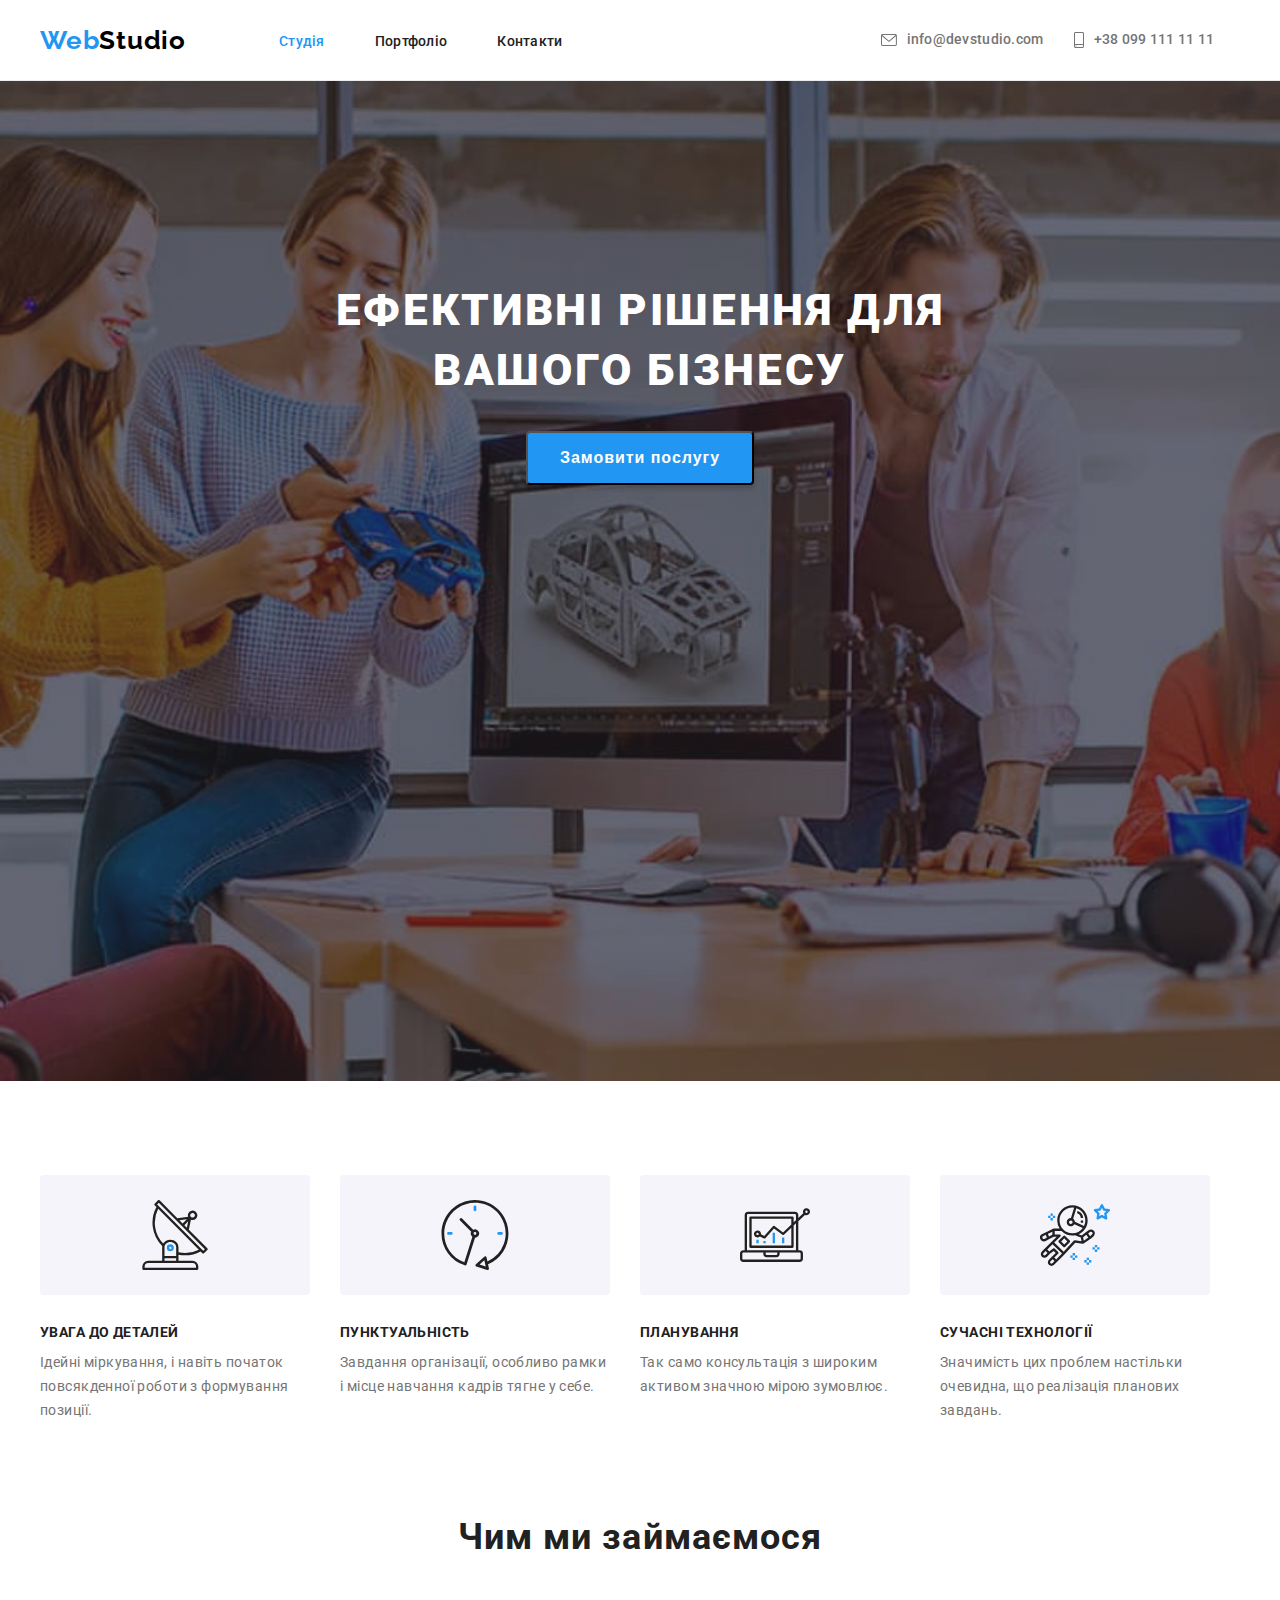
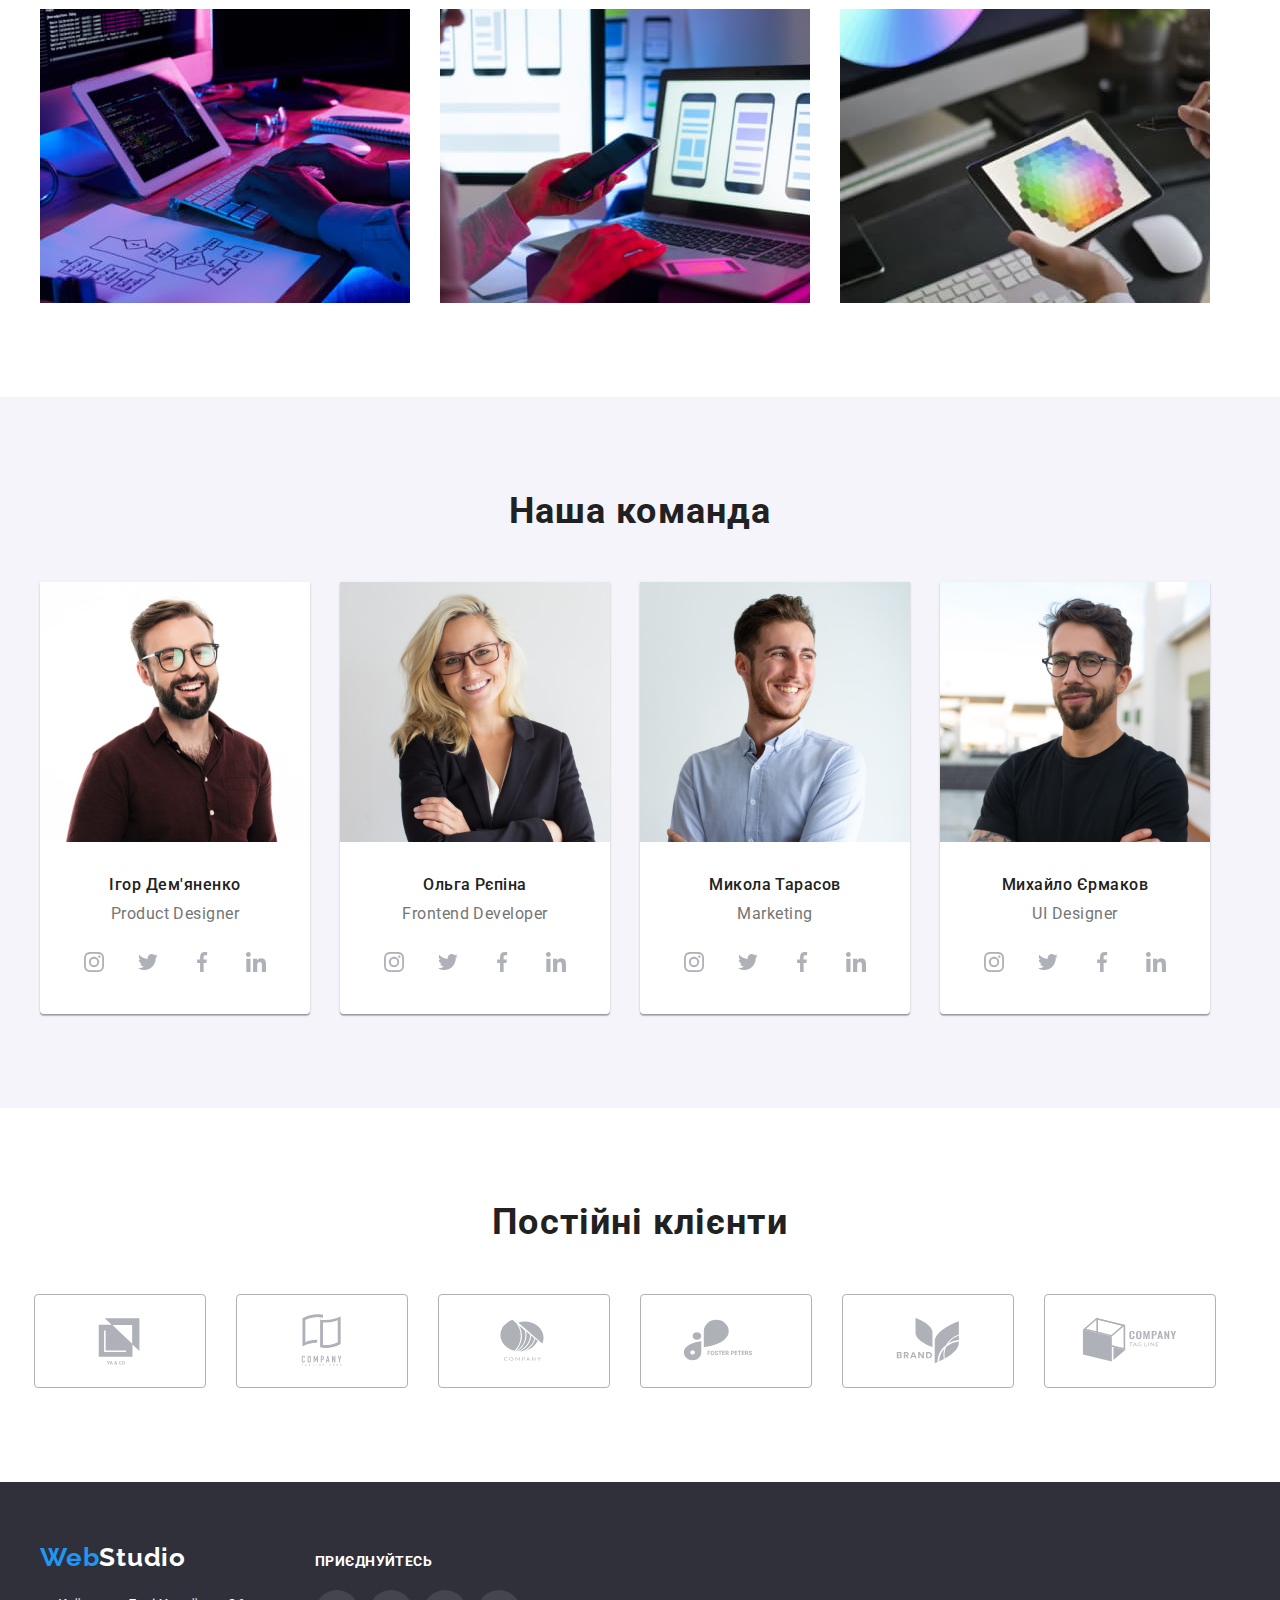
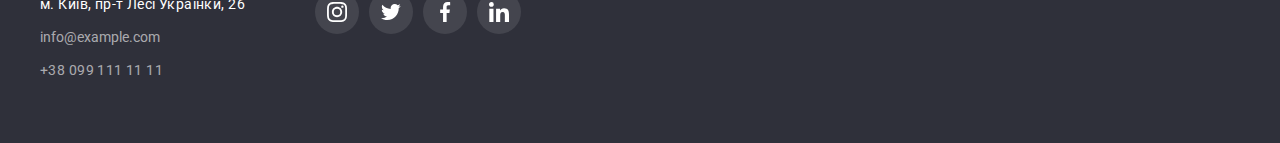
==== index.html @ 04835765 "first commit" ====
<!DOCTYPE html>
<html lang="uk">
  <head>
    <meta charset="UTF-8" />
    <meta http-equiv="X-UA-Compatible" content="IE=edge" />
    <meta name="viewport" content="width=device-width, initial-scale=1.0" />
    <title>Document</title>
    <link rel="preconnect" href="https://fonts.googleapis.com" />
    <link rel="preconnect" href="https://fonts.gstatic.com" crossorigin />
    <link
      href="https://fonts.googleapis.com/css2?family=Raleway:wght@700&family=Roboto:wght@400;500;700;900&display=swap"
      rel="stylesheet"
    />
    <link
      rel="stylesheet"
      href="https://cdnjs.cloudflare.com/ajax/libs/modern-normalize/1.1.0/modern-normalize.min.css"
      integrity="sha512-wpPYUAdjBVSE4KJnH1VR1HeZfpl1ub8YT/NKx4PuQ5NmX2tKuGu6U/JRp5y+Y8XG2tV+wKQpNHVUX03MfMFn9Q=="
      crossorigin="anonymous"
      referrerpolicy="no-referrer"
    />
    <link rel="stylesheet" href="./css/styles.css" />
  </head>
  <body class="body">
    <!-- Шапка сторінки -->
    <header class="page-header">
      <div class="container header-container">
        <nav class="head-nav">
          <a href="/" class="logo link top" lang="en"
            >Web<span class="logo-bleck link">Studio</span></a
          >
          <!--Студія, портфоліо, контакти-->
          <ul class="header-list">
            <li class="header-item studio">
              <a href="./index.html" class="header-link-blue link">Студія</a>
            </li>
            <li class="header-item">
              <a href="./portfolio.html" class="header-link link">Портфоліо</a>
            </li>
            <li class="header-item"><a href="" class="header-link link">Контакти</a></li>
          </ul>
        </nav>
        <!--Електронна пошта та телефон-->
        <ul class="header-list-adress">
          <li class="header-item">
            <a href="info@devstudio.com" class="header-link-mail link">
              <svg class="header-icon" width="16px" height="12px">
                  <use href="./images/icons.svg#icon-envelope"></use>
                </svg>info@devstudio.com</a>
          </li>
          <li class="header-item">
            <a href="+380991111111" class="header-link-phone link">
              <svg class="header-icon" width="10px" height="16px">
                  <use href="./images/icons.svg#icon-smartphone"></use>
                </svg>+38 099 111 11 11</a>
          </li>
        </ul>
      </div>
    </header>
    <main>
      <!--Головний банер сайту з кнопкою "замовити послугу"-->
      <section class="hero">
        <div class="container">
          <h1 class="hero-title">ЕФЕКТИВНІ РІШЕННЯ ДЛЯ ВАШОГО БІЗНЕСУ</h1>
          <button type="button" class="btn">Замовити послугу</button>
        </div>
      </section>
      <!--Переваги, в подальшому зробити тег <h2> "Наші переваги" невидимим-->
      <section class="advances">
        <div class="container">
          <h2 class="visually-hidden">Hаші переваги</h2>
          <ul class="advances-list">
            <li class="advances-item">
              <div class="advances-box">
               <svg class="advances-icon" width="70px" height="70px">
                        <use href="./images/icons.svg#icon-antenna"></use>
                      </svg> 
              </div>
              <h3 class="advances-title">увага до деталей</h3>
              <p class="advances-text">
                Ідейні міркування, і навіть початок повсякденної роботи з формування позиції.
              </p>
            </li>
            <li class="advances-item">
               <div class="advances-box">
                <svg class="advances-icon" width="70px" height="70px">
                        <use href="./images/icons.svg#icon-clock"></use>
                      </svg>
               </div>
              <h3 class="advances-title">пунктуальність</h3>
              <p class="advances-text">
                Завдання організації, особливо рамки і місце навчання кадрів тягне у себе.
              </p>
            </li>
            <li class="advances-item">
               <div class="advances-box">
                <svg class="advances-icon" width="70px" height="70px">
                        <use href="./images/icons.svg#icon-diagram"></use>
                      </svg>
               </div>
              <h3 class="advances-title">планування</h3>
              <p class="advances-text">
                Так само консультація з широким активом значною мірою зумовлює.
              </p>
            </li>
            <li class="advances-item">
               <div class="advances-box">
                <svg class="advances-icon" width="70px" height="70px">
                        <use href="./images/icons.svg#icon-astronaut"></use>
                      </svg>
               </div>
              <h3 class="advances-title">сучасні технології</h3>
              <p class="advances-text">
                Значимість цих проблем настільки очевидна, що реалізація планових завдань.
              </p>
            </li>
          </ul>
        </div>
      </section>
      <section class="about">
        <div class="container">
          <h2 class="about-title centered">Чим ми займаємося</h2>
          <!--Фото чим ми займаємось-->
          <ul class="about-list">
            <li class="about-item">
              <img src="./images/img1.jpg" alt="Програміст, что працює з кодом" width="370" />
            </li>
            <li class="about-item">
              <img
                src="./images/img2.jpg"
                alt="Програміст, що розробляє застосунок до смартфону"
                width="370"
              />
            </li>
            <li class="about-item">
              <img
                src="./images/img3.jpg"
                alt="Веб дизайнер працює з графікою на планшеті"
                width="370"
              />
            </li>
          </ul>
        </div>
      </section>
      <section class="team">
        <div class="container">
          <h2 class="team-title-all centered">Наша команда</h2>
          <!--Фото нашої команди-->
          <ul class="team-list centered">
            <li class="team-item">
              <img src="./images/ihor_demyanenko.jpg" alt="Фото Ігора Дем'яненка" width="270" />
              <div class="team-box">
                <h3 class="team-title">Ігор Дем'яненко</h3>
                <p class="team-text">Product Designer</p>
                <ul class="team-soc team-scill">
                  <li class="soc-item">
                    <a href="" class="team-link-soc link">
                      <svg class="team-soc-icon" width="20" height="20">
                        <use href="./images/icons.svg#icon-instagram-1"></use>
                      </svg>
                    </a>
                  </li>
                  <li class="soc-item">
                    <a href="" class="team-link-soc link">
                      <svg class="team-soc-icon" width="20" height="20">
                        <use href="./images/icons.svg#icon-Group-1"></use>
                      </svg>
                    </a>
                  </li>
                  <li class="soc-item">
                    <a href="" class="team-link-soc link">
                      <svg class="team-soc-icon" width="20" height="20">
                        <use href="./images/icons.svg#icon-facebook-1"></use>
                      </svg>
                    </a>
                  </li>
                  <li class="soc-item">
                    <a href="" class="team-link-soc link">
                      <svg class="team-soc-icon" width="20" height="20">
                        <use href="./images/icons.svg#icon-linkedin-1"></use>
                      </svg>
                    </a>
                  </li>
                </ul>
              </div>
            </li>
            <li class="team-item">
              <img src="./images/olga_repina.jpg" alt="Фото Ольги Репіної" width="270" />
              <div class="team-box">
                <h3 class="team-title">Ольга Рєпіна</h3>
                <p class="team-text">Frontend Developer</p>
                <ul class="team-soc team-scill">
                  <li class="soc-item">
                    <a href="" class="team-link-soc link">
                      <svg class="team-soc-icon" width="20" height="20">
                        <use href="./images/icons.svg#icon-instagram-1"></use>
                      </svg>
                    </a>
                  </li>
                  <li class="soc-item">
                    <a href="" class="team-link-soc link">
                      <svg class="team-soc-icon" width="20" height="20">
                        <use href="./images/icons.svg#icon-Group-1"></use>
                      </svg>
                    </a>
                  </li>
                  <li class="soc-item">
                    <a href="" class="team-link-soc link">
                      <svg class="team-soc-icon" width="20" height="20">
                        <use href="./images/icons.svg#icon-facebook-1"></use>
                      </svg>
                    </a>
                  </li>
                  <li class="soc-item">
                    <a href="" class="team-link-soc link">
                      <svg class="team-soc-icon" width="20" height="20">
                        <use href="./images/icons.svg#icon-linkedin-1"></use>
                      </svg>
                    </a>
                  </li>
                </ul>
              </div>
            </li>
            <li class="team-item">
              <img src="./images/mikola_tarasov.jpg" alt="Фото Миколи Тарасова" width="270" />
              <div class="team-box">
                <h3 class="team-title">Микола Тарасов</h3>
                <p class="team-text">Marketing</p>
                <ul class="team-soc team-scill">
                  <li class="soc-item">
                    <a href="" class="team-link-soc link">
                      <svg class="team-soc-icon" width="20" height="20">
                        <use href="./images/icons.svg#icon-instagram-1"></use>
                      </svg>
                    </a>
                  </li>
                  <li class="soc-item">
                    <a href="" class="team-link-soc link">
                      <svg class="team-soc-icon" width="20" height="20">
                        <use href="./images/icons.svg#icon-Group-1"></use>
                      </svg>
                    </a>
                  </li>
                  <li class="soc-item">
                    <a href="" class="team-link-soc link">
                      <svg class="team-soc-icon" width="20" height="20">
                        <use href="./images/icons.svg#icon-facebook-1"></use>
                      </svg>
                    </a>
                  </li>
                  <li class="soc-item">
                    <a href="" class="team-link-soc link">
                      <svg class="team-soc-icon" width="20" height="20">
                        <use href="./images/icons.svg#icon-linkedin-1"></use>
                      </svg>
                    </a>
                  </li>
                </ul>
              </div>
            </li>
            <li class="team-item">
              <img src="./images/michaylo_yermakov.jpg" alt="Фото Михайла Єрмакова" width="270" />
              <div class="team-box">
                <h3 class="team-title">Михайло Єрмаков</h3>
                <p class="team-text">UI Designer</p>
                <ul class="team-soc team-scill">
                  <li class="soc-item">
                    <a href="" class="team-link-soc link">
                      <svg class="team-soc-icon" width="20" height="20">
                        <use href="./images/icons.svg#icon-instagram-1"></use>
                      </svg>
                    </a>
                  </li>
                  <li class="soc-item">
                    <a href="" class="team-link-soc link">
                      <svg class="team-soc-icon" width="20" height="20">
                        <use href="./images/icons.svg#icon-Group-1"></use>
                      </svg>
                    </a>
                  </li>
                  <li class="soc-item">
                    <a href="" class="team-link-soc link">
                      <svg class="team-soc-icon" width="20" height="20">
                        <use href="./images/icons.svg#icon-facebook-1"></use>
                      </svg>
                    </a>
                  </li>
                  <li class="soc-item">
                    <a href="" class="team-link-soc link">
                      <svg class="team-soc-icon" width="20" height="20">
                        <use href="./images/icons.svg#icon-linkedin-1"></use>
                      </svg>
                    </a>
                  </li>
                </ul>
              </div>
            </li>
          </ul>
        </div>
      </section>
      <section class="clients">
        <div class="container container-clients">
          <h2 class="client-title-all centered">Постійні клієнти</h2>
          <ul class="client-list">
            <li class="client-item">
              <a href="" class="client-link link">
                      <svg class="client-icon" width="106px" height="60px">
                        <use href="./images/icons.svg#icon-Logo1"></use>
                      </svg>
                    </a>
            </li>  
              <li class="client-item">
            <a href="" class="client-link link">
                      <svg class="client-icon" width="106px" height="60px">
                        <use href="./images/icons.svg#icon-Logo2"></use>
                      </svg>
                    </a>
              </li>
              <li class="client-item">
                <a href="" class="client-link link">
                      <svg class="client-icon" width="106px" height="60px">
                        <use href="./images/icons.svg#icon-Logo3"></use>
                      </svg>
                    </a>
              </li>  
              <li class="client-item">
                <a href="" class="client-link link">
                      <svg class="client-icon" width="106px" height="60px">
                        <use href="./images/icons.svg#icon-Logo4"></use>
                      </svg>
                    </a>
              </li>  
              <li class="client-item">
                <a href="" class="client-link link">
                      <svg class="client-icon" width="106px" height="60px">
                        <use href="./images/icons.svg#icon-Logo5"></use>
                      </svg>
                    </a>
              </li>  
              <li class="client-item">
                <a href="" class="client-link link">
                      <svg class="client-icon" width="106px" height="60px">
                        <use href="./images/icons.svg#icon-Logo6"></use>
                      </svg>
                    </a>
              </li>  
            </ul>
        </div>
      </section>
    </main>
    <!-- Підвал сторінки -->
    <footer class="footer">
      <div class="container footer-conteiner"> 
        <div class="logo-address">
          <a href="/" class="logo link logfut" lang="en"
            >Web<span class="logo-white link logfut">Studio</span>
          </a>
          <address class="footer-adress">
            <ul class="footer-list">
              <li class="footer-item">
                <a
                  href="https://www.google.com/maps/search/%D0%BC.+%D0%9A%D0%B8%D1%97%D0%B2,+%D0%BF%D1%80-%D1%82+%D0%9B%D0%B5%D1%81%D1%96+%D0%A3%D0%BA%D1%80%D0%B0%D1%97%D0%BD%D0%BA%D0%B8,+26/@50.4261791,30.5382919,18z"
                  class="footer-link-adress link"
                  >м. Київ, пр-т Лесі Українки, 26</a
                >
              </li>
              <li class="footer-item">
                <a href="info@example.com" class="footer-link-mail link">info@example.com</a>
              </li>
              <li class="footer-item link-phone">
                <a href="+380991111111" class="footer-link-phone link">+38 099 111 11 11</a>
              </li>
            </ul>
          </address>
        </div>
        <div class="footer-join">
        <p class="footer-soc-text">ПРИЄДНУЙТЕСЬ</p>
        <ul class="footer-soc-list footer-scill">
          <li class="footer-soc-item">
            <a href="" class="footer-link-soc link">
              <svg class="footer-soc-icon" width="20" height="20">
                <use href="./images/icons.svg#icon-instagram-1"></use>
              </svg>
            </a>
          </li>
          <li class="footer-soc-item">
            <a href="" class="footer-link-soc link">
              <svg class="footer-soc-icon" width="20" height="20">
                <use href="./images/icons.svg#icon-Group-1"></use>
              </svg>
            </a>
          </li>
          <li class="footer-soc-item">
            <a href="" class="footer-link-soc link">
              <svg class="footer-soc-icon" width="20" height="20">
                <use href="./images/icons.svg#icon-facebook-1"></use>
              </svg>
            </a>
          </li>
          <li class="footer-soc-item">
            <a href="" class="footer-link-soc link">
              <svg class="footer-soc-icon" width="20" height="20">
                <use href="./images/icons.svg#icon-linkedin-1"></use>
              </svg>
            </a>
          </li>
        </ul>
      </div>
    </footer>
  </body>
</html>
---- css/styles.css ----
html{
  box-sizing: border-box;
}
p,
h1,
h2,
h3,
h4,
h5,
h6 {
margin: 0;
}
ul{
  margin: 0;
  padding-left: 0;
  list-style: none;
}
button{
  cursor: pointer;
}
address{
  font-style: normal;
}
/*Встановив основний та резервний шрифти та фоновий колір для боди*/
body{
  margin: 0;
  font-family: 'Roboto', sans-serif;
  color: #212121;
 }
/*Прибрав підкреслювання з посилань*/
.link{
text-decoration: none
}
/*Застилізував фон в Хедері*, верхній та нижній паддінги*/
.page-header{
  background-color: #FFFFFF;
  border-bottom: 1px solid #ECECEC;
}
/*Поставив в строку три елементи списку в хедері*/
.header-list-adress{
  display: flex;
  align-items: center;
  padding-right: 0;
}
/*Задали флекс контейнеру в хедері та 
вирівняли елементи вздовж осі*/
.header-container{
  display: flex;
  align-items: center;
  }
.head-nav{
  display: flex;
  align-items: center;
  }
.header-list{
  display: flex;
  align-items: center;
  padding-right: 318px;
}
/*Від списка до елемента в хедері задано верхні 
та нижні паддінги та відцентровано флекс-елементи*/
.header-list li,
.header-list-adress li{
text-align: center;
}
.header-link,
.header-link-blue,
.header-link-mail,
.header-link-phone{
  padding-top: 32px;
  padding-bottom: 32px;
}
.header-list-adress .header-item,
.header-list .header-item{
  display: block;
  /*margin-right: 50px;*/
  }
  /*.header-list .header-item + .header-item{
    margin-left: 50;
  }*/
.header-list-adress .header-item:not(:last-child){
margin-right: 30px;
}
.header-list .header-item:not(:last-child){
margin-right: 50px;
}
/*Прибрав точки зі списку в Хедері*/
.header-item{
  list-style: none;
  }
.studio{
  margin-left: 0;
}
/*Застилізував Лого, 
встановив праві марджини та паддінг на логотип в футері на обох сторінках*/
.logo,
.logo-white,
.logo-bleck {
  margin-right: 0;
  padding-right: 0;
}
.logo{
  display: block;
  font-family: 'Raleway';
  font-weight: 700;
  font-size: 26px;
  line-height: 1.19.;
  letter-spacing: 0.03em;
  color: #2196F3;
  padding-top: 0;
  padding-bottom: 0;
  margin-right: 0;
  }
  .logo-bleck{
  color: #000000;
  font-family: Raleway;
  font-size: 26px;
  line-height: 1.19;
  letter-spacing: 0.03em;
  margin-right: 0;
  }
.logo-white{
  color: #FFFFFF;
  font-family: Raleway;
  font-size: 26px;
  line-height: 1.19;
  letter-spacing: 0.03em;
  }
  /*Добавив в Лого зміну кольору з використанням псевдокласів hover и focus*/
.logo:hover,
.logo:focus{
  color: #2196F3;
  }
.logo-bleck:hover,
.logo-bleck:focus{
  color: #2196F3;
  }
.logo-white:hover,
.logo-white:focus{
  color: #2196F3;
  }
.top{
  margin-right: 93px;
  }
  /*Добавив логотипу властивість hover і fokus у вигляді зміни кольору*/
.header-link-blue:hover,
.header-link-blue:focus{
  color: #2196F3;
  }
.header-link:hover,
.header-link:focus{
  color: #2196F3;
  }
/*Застилізував Хедер посилання*/
.header-link{
  font-weight: 500;
  font-size: 14px;
  line-height: 1.14;
  letter-spacing: 0.02em;
  color: #212121;
  }
.header-link-blue{
  font-weight: 500;
  font-size: 14px;
  line-height: 1.14;
  letter-spacing: 0.02em;
  color:  #2196F3;
  }
.header-link-mail{
  display: flex;
  font-weight: 500;
  font-size: 14px;
  line-height: 1.14;
  letter-spacing: 0.02em;
  color: #757575;
  margin-left: 0;
  align-items: center;
  justify-content: center;
  }
.header-link-phone{
  display: flex;
  font-weight: 500;
  font-size: 14px;
  line-height: 1.14;
  letter-spacing: 0.02em;
  color: #757575;
  align-items: center;
  justify-content: center;
}
.header-mail{
  font-weight: 500;
  font-size: 14px;
  line-height: 1.14;
  letter-spacing: 0.02em;
  color: #757575;
}
.header-icon {
  margin-right: 10px;
  fill: currentColor;
}
/*Добавив в мейл та телефон хедера властивість hover і fokus у вигляді зміни кольору*/
.header-link-mail:hover,
.header-link-mail:focus{
color: #2196F3;
}
/*Визначив колір в ховері і в фокусі на посилання з номером телефону в хедері*/
.header-link-phone:hover,
.header-link-phone:focus{
color: #2196F3;
}
/*Обгорнув хедер в контейнер задав початкові параметри, відцентрував посередині марджинами*/
.container{
width: 1200px;
padding-left: 15px;
padding-right: 15px;
margin: 0 auto;
}
/*Застилізував фон в Хиро на сторінці Головна*/
.hero{
  display: block;
  background-color: #303030;
  background-image: 
  linear-gradient(rgba(47, 48, 58, 0.4),
      rgba(47, 48, 58, 0.4)),
    url(../images/hero4.jpg);
  background-repeat: no-repeat;
  background-position: center;
  text-align: center;
  padding-top: 200px;
  padding-bottom: 200px;
  height: 600px;
  max-width: 1600px;
  background-size: cover;
  margin-left: auto;
  margin-right: auto;
 }
/*!!!! максимальна ширина не визначена! 
Застилізував заголовок h1 ,в Хиро*/
.hero-title{
display: block;
font-weight: 900;
font-size: 44px;
line-height: 1.36;
letter-spacing: 0.06em;
color: #FFFFFF;
margin-left: auto;
margin-right: auto;
margin-bottom: 30px;
justify-content: center;
width: 696px;
}
/*Застилізував кнопку Хіро на сторінці Головна*/
.btn{
  display: inline-block;
  border-radius: 4px;
  padding: 10px 32px;
  font-weight: 700;
  font-size: 16px;
  line-height: 1.87;
  letter-spacing: 0.06em;
  color: #FFFFFF;
  background-color:#2196F3;
  box-shadow: 0px 4px 4px rgba(0, 0, 0, 0.15);

  }
/*Добавив на кнопку Хиро властивість hover і fokus у вигляді зміни кольору*/
.btn:hover,
.btn:focus{
background-color: #FFFFFF;
color: #2196F3;
}
.visually-hidden{
  position: absolute !important;
  clip: rect(1px 1px 1px 1px); /* IE6, IE7 */
  clip: rect(1px, 1px, 1px, 1px);
  padding:0 !important;
  border:0 !important;
  height: 1px !important;
  width: 1px !important;
  overflow: hidden; 
}
/*Застилізував фон розділу Наші переваги*/
.advances{
  padding-bottom: 94px;
  padding-top: 94px;
}
/*Встановлено максимальну 
ширину елементу списку, щоб не розповзався*/
.advances-item{
  max-width: 270px;

}
/*Застилізував заголовки h3 розділу Наші переваги*/
.advances-title{
  font-weight: 700;
  font-size: 14px;
  line-height: 1.14;
  letter-spacing: 0.03em;
  text-transform: uppercase;
  color: #212121;
  margin-bottom: 10px;
  margin-top: 0;
  }
/*Застилізував текст p розділу Наші переваги*/
.advances-text{
  font-size: 14px;
  line-height: 1.71;
  letter-spacing: 0.03em;
  color: #757575;
  max-width: 270px;
  }
/*Прибрав крапки в розділі Наші переваги*/
.advances-list{
  list-style: none;
  display: flex;
  }
.advances-list .advances-item:not(:last-child){
  margin-right: 30px;
  }
  /*.advances-box{
    display: flex;
  }*/
  .advances-box{
    width: 270px;
    height: 120px;
    background-color: #F5F4FA;
    margin-bottom: 30px;
    justify-content: center;
    align-items: center;
    display: flex;
    border-radius: 4px;
    }
    /*Відцентровано елементи, що розміщуються
  посередині, зокрема Заголовок Чим ми займаємось*/
  .centered {
    text-align: center;
  }
.about-title{
  font-weight: 700;
  font-size: 36px;
  line-height: 1.16;
  letter-spacing: 0.03em;
  color: #212121;
  margin-bottom: 50px;
}
/*Прибрав крапки та застилізував фон в розділі фото чим ми займаємось*/
.about-list{
  list-style: none;
  display: flex;
  }
.about{
  padding-bottom: 94px;
  display: flex;
  }
.about-item{
  display: flex;
  }
.about-list .about-item:not(:last-child) {
  margin-right: 30px;
  }
.team{
  padding-top: 94px;
  padding-bottom: 94px;
  display: flex;
  background-color: #F5F4FA;
  }
/*Виставив в лінію Фото нашої команди*/
.team-list{
  display: flex;
}
/*Прибрав крапки у списку членів команди, та застилізував фон фото членів команди*/
.team-item{
  list-style: none;
  display: block;
  max-width: 270px;
  box-shadow: 0px 1px 3px rgba(0, 0, 0, 0.12), 0px 1px 1px rgba(0, 0, 0, 0.14), 0px 2px 1px rgba(0, 0, 0, 0.2);
  border-radius: 0px 0px 4px 4px;
  background-color: #FFFFFF;
}
.team-list .team-item:not(:last-child){
  margin-right: 30px;
}
/*Застилізував заголовки h2 та h3, що зверху та під фото членів команди*/
.team-title-all{
  font-weight: 700;
  font-size: 36px;
  line-height: 1.16;
  letter-spacing: 0.03em;
  color: #212121;
  margin-bottom: 50px;
}
.team-title{
  font-weight: 500;
  font-size: 16px;
  line-height: 1.18;
  letter-spacing: 0.03em;
  color: #212121;
  margin-bottom: 10px;
}
/*Застилізував тексти p, що під фото членів команди*/
.team-text{
  font-size: 16px;
  line-height: 1.18;
  letter-spacing: 0.03em;
  color: #757575;
  margin-bottom: 16px;
  }
.team-box{
  padding-top: 30px;
  padding-bottom: 30px;
}
/*Створюємо іконки соцмереж команди*/
.team-link-soc{
height: 44px;
width: 44px;
border-radius: 50%;
display: flex;
align-items: center;
justify-content: center;
}
/*Встановлено властивості
 зміни кольорів іконок в ховері і фокусі*/
.team-link-soc:hover,
.team-link-soc:focus{
  background-color: #2196F3;
  border-radius: 50%;
  box-shadow: 0px 4px 4px 0px #00000040;
}
/*Одночасно зміюється колір при
 ховері та фокусі на посиланні та іконці */
.team-link-soc:hover .team-soc-icon,
.team-link-soc:focus .team-soc-icon{
  fill: #FFFFFF;
}
/*Списку задано флекс, списрок виставлено
по центру, встановлено відстань між Li 10px*/
.team-soc{
  display: flex;
  justify-content: center;
  gap: 10px;
}
/*Встановлено колір іконок*/
.team-soc-icon{
fill: #AFB1B8;
}
/*Застилізував блок з 5 кнопок в розділі Портфоліо,
вирівняв текст в кнопках, зробив кнопки блочними елементами,
 */
.but-projects{
  padding: 94px 0;
  }
  .button{
  display: inline-block;
  padding: 6px 22px;
  font-family: 'Roboto';
  font-size: 16px;
  font-weight: 500;
  line-height: 1.62;
  text-align: center;
  letter-spacing: 0.03em;
  color: #212121;
  background: #F5F4FA;
  border-radius: 4px;
  box-shadow: 0px 3px 1px rgba(0, 0, 0, 0.1), 0px 1px 2px rgba(0, 0, 0, 0.08), 0px 2px 2px rgba(0, 0, 0, 0.12);
}
/*Прибрав крапки з Li в розділі з 5 кнопками в Портфоліо*/
.button-list{
  list-style: none;
  margin-bottom: 55px;
  align-items: flex-start;
  display: flex;
  justify-content: center;
  }
.button-list .button-item:not(:last-child){
  margin-right: 8px;
}
.menu.center{
justify-content: center;
}
.button-container{
  display: block;
}
/*Добавив на 5 кнопок з Портфоліо властивість hover і fokus у вигляді зміни кольору*/
.button:hover,
.button:focus{
  color: #FFFFFF;
  background: #2196F3;
}
/*Застилізував колір навколо 5 кнопок, фон*/
.button-item{
  background-color: #F5F5F5;
  display: inline-block;
  }
/*Застилізував заголовки H2 в розділі 9 проектів Портфоліо*/
.projects-title{
font-family: 'Roboto';
font-weight: 700;
font-size: 18px;
line-height: 2.00;
letter-spacing: 0.06em;
color: #212121;
margin-bottom: 4px;
}
/*Застилізував текст в розділі 9 проектів Портфоліо*/
.projects-text{
  font-family: 'Roboto';
  font-style: normal;
  font-size: 16px;
  line-height: 1.87;
  letter-spacing: 0.03em;
  color: #757575;
  }
/*Застилізував фон навколо 9 посилань Портфоліо*/
.projects-list{
  list-style: none;
  display: flex;
  flex-wrap: wrap;
  gap: 30px;
}
.projects-item,
.projects-link{
  display: block;
}
/*Добавив ефект тіні в ховері та фокусі на Li*/
.projects-item:hover,
.projects-item:focus{
box-shadow: 0px 1px 1px rgba(0, 0, 0, 0.12), 0px 4px 4px rgba(0, 0, 0, 0.06), 1px 4px 6px rgba(0, 0, 0, 0.16);
}
/*Застилізував рамкою текст під фото*/
.borders{
  border-bottom: 1px solid #EEEEEE;
  border-left: 1px solid #EEEEEE;
  border-right: 1px solid #EEEEEE;
  padding-top: 20px;
  padding-bottom: 20px;
  padding-left: 24px;
  }
.clients{
  padding-top: 94px;
  padding-bottom: 94px;
}
/*.container-clients{
  display: flex;
}*/
.client-title-all{
  font-weight: 700;
  font-size: 36px;
  line-height: 1.16;
  text-align: center;
  letter-spacing: 0.03em;
  color: #212121;
  margin-bottom: 50px;
}
.client-list{
  display: flex;
  gap: 30px;
  justify-content: center;
  max-width: 1170px;
  margin: 0;
  padding-left: 0;
}
.client-item{
  display: flex;
}
.client-link{
width: 170px;
height: 92px;
border: 1px solid #AFB1B8;
justify-content: center;
align-items: center;
border-radius: 4px;
display: flex;
}
.client-icon{
  fill: #AFB1B8; 
}
/*Встановлено властивості
зміни кольорів іконок в ховері і фокусі*/
.client-link:hover,
.client-link:focus {
  border: 1px solid #2196F3;
  
}

/*Одночасно зміюється колір при
 ховері та фокусі на посиланні та іконці */
.client-link:hover .client-icon,
.client-link:focus .client-icon {
  fill: #2196F3;
}
/*header-link-mail:hover,
.header-link-mail:focus {
  color: #2196F3;
}*/
/*Визначив колір в ховері і в фокусі на посилання з номером телефону в хедері*/
/*.header-link-phone:hover,
.header-link-phone:focus {
  color: #2196F3;
}*/
/*Застилізував фон футера
встановив верхній та нижній паддінги*/
.footer{
  background-color: #2F303A;
  padding-top: 60px;
  padding-bottom: 60px;
  }
  .footer-conteiner{
    display: flex;
  }
  /*Прибрав властивість Italic в адресі Футера*/
.footer-adress{
  font-style: normal;
}
/*Прибрав крапки зі списку Футера*/
.footer-list{
  list-style: none;
}
/*Застилізував адресу у Футері*/
.footer-link-adress{
  font-weight: 400;
  font-size: 14px;
  line-height: 1.71;
  letter-spacing: 0.03em;
  color: #FFFFFF;
}
/*Добавив на футер на посилання властивість hover і fokus у вигляді зміни кольору*/
.footer-link-adress:hover,
.footer-link-adress:focus{
  color: #2196F3;
  }
.footer-link-mail:hover,
.footer-link-mail:focus{
  color: #2196F3;
  }
.footer-link-phone:hover,
.footer-link-phone:focus{
  color: #2196F3;
 }
/*Застилізував електронку та телефон у Футері*/
.footer-link-mail{
  font-family:'Roboto';
  font-weight: 400;
  font-size: 14px;
  line-height: 1.71;
  color: rgba(255, 255, 255, 0.6);
}
.footer-link-phone{
  font-family:'Roboto';
  font-weight: 400;
  font-size: 14px;
  line-height: 1.71;
  letter-spacing: 0.03em;
  color: rgba(255, 255, 255, 0.6);
  }
/*Встановив праві марджини та паддінг на логотип в футері на обох сторінках*/

/*Встановив нижній паддінг на самому нижньому елементі в футері
та зробив Li елементи футерів блоковими*/
.link-phone{
  padding-bottom: 0;
  }
.footer-item{
display: block;
}
.logfut{
  margin-bottom: 20px;
}
/*Встановив паддінг списку Li в футері
за виключенням останнього елемента last-child*/
.logo-address{
  margin-right: 70px;
}
.footer-list .footer-item:not(:last-child){
padding-bottom: 9px;
}
.footer-soc-list{
  display: flex;
  gap: 10px;
}
.footer-link-soc{
  height: 44px;
  width: 44px;
  border-radius: 50%;
  display: flex;
  background-color: rgba(255, 255, 255, 0.1);
  align-items: center;
  justify-content: center;
}

/*Встановлено властивості
зміни кольорів іконок в ховері і фокусі*/
.footer-link-soc:hover,
.footer-link-soc:focus{
  background-color: #2196F3;
  border-radius: 50%;
  box-shadow: 0px 4px 4px 0px #00000040;
}
.footer-link-soc:hover .footer-soc-icon,
.footer-link-soc:focus .footer-soc-icon {
  fill: #FFFFFF;
}
.footer-soc-text{
  font-weight: 700;
  font-size: 14px;
  line-height: 1.14;
  letter-spacing: 0.03em;
  text-transform: uppercase;
  color: #FFFFFF;
  margin-bottom: 20px;
}
.footer-soc-icon {
  fill: #FFFFFF;
}
.footer-join{
  margin-top: 12px;
  margin-left: 0;
}
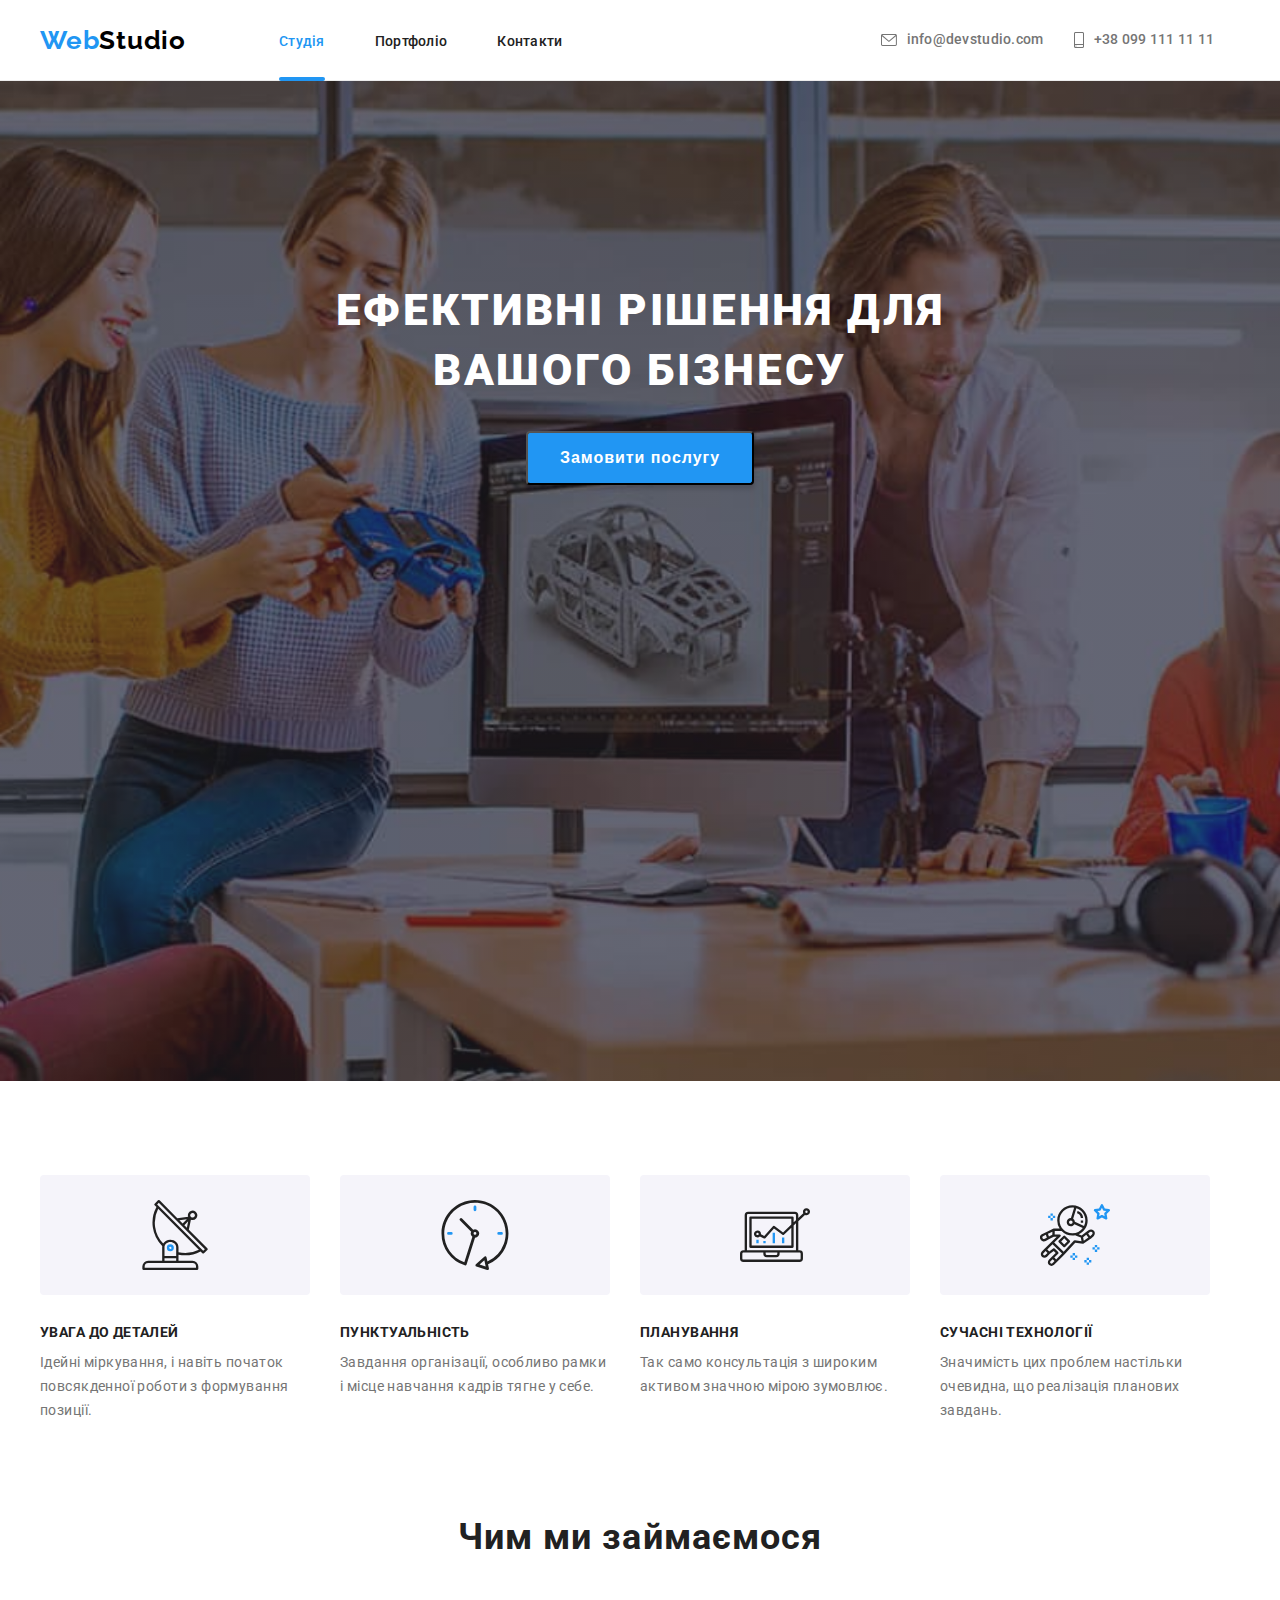
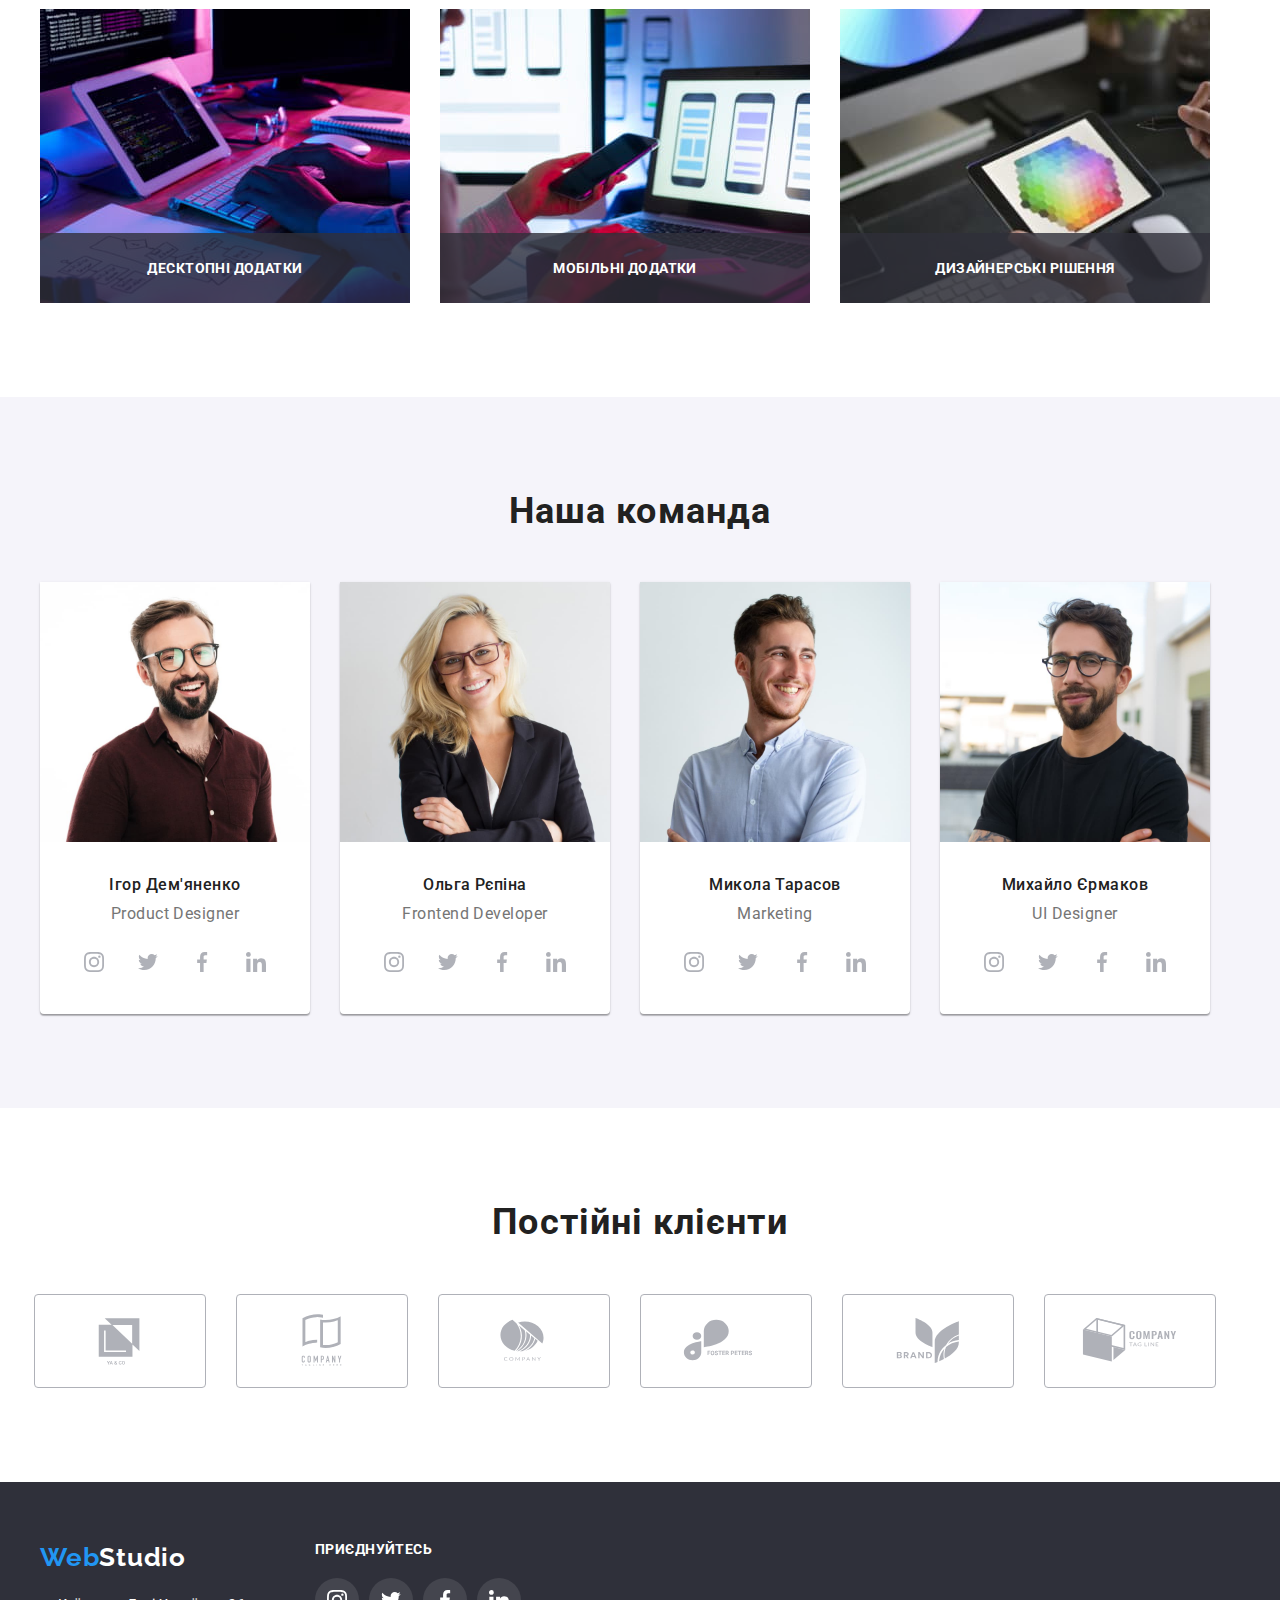
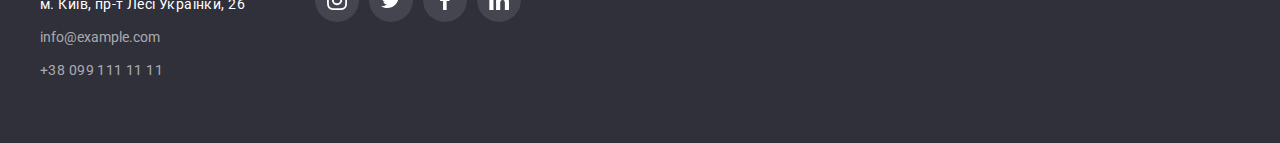
==== commit 1ec80d1a: "HomeWork5" ====
--- a/index.html
+++ b/index.html
@@ -44,14 +44,16 @@
           <li class="header-item">
             <a href="info@devstudio.com" class="header-link-mail link">
               <svg class="header-icon" width="16px" height="12px">
-                  <use href="./images/icons.svg#icon-envelope"></use>
-                </svg>info@devstudio.com</a>
+                <use href="./images/icons.svg#icon-envelope"></use></svg
+              >info@devstudio.com</a
+            >
           </li>
           <li class="header-item">
             <a href="+380991111111" class="header-link-phone link">
               <svg class="header-icon" width="10px" height="16px">
-                  <use href="./images/icons.svg#icon-smartphone"></use>
-                </svg>+38 099 111 11 11</a>
+                <use href="./images/icons.svg#icon-smartphone"></use></svg
+              >+38 099 111 11 11</a
+            >
           </li>
         </ul>
       </div>
@@ -61,7 +63,7 @@
       <section class="hero">
         <div class="container">
           <h1 class="hero-title">ЕФЕКТИВНІ РІШЕННЯ ДЛЯ ВАШОГО БІЗНЕСУ</h1>
-          <button type="button" class="btn">Замовити послугу</button>
+          <button type="button" class="btn" data-modal-open>Замовити послугу</button>
         </div>
       </section>
       <!--Переваги, в подальшому зробити тег <h2> "Наші переваги" невидимим-->
@@ -71,9 +73,9 @@
           <ul class="advances-list">
             <li class="advances-item">
               <div class="advances-box">
-               <svg class="advances-icon" width="70px" height="70px">
-                        <use href="./images/icons.svg#icon-antenna"></use>
-                      </svg> 
+                <svg class="advances-icon" width="70px" height="70px">
+                  <use href="./images/icons.svg#icon-antenna"></use>
+                </svg>
               </div>
               <h3 class="advances-title">увага до деталей</h3>
               <p class="advances-text">
@@ -81,33 +83,33 @@
               </p>
             </li>
             <li class="advances-item">
-               <div class="advances-box">
+              <div class="advances-box">
                 <svg class="advances-icon" width="70px" height="70px">
-                        <use href="./images/icons.svg#icon-clock"></use>
-                      </svg>
-               </div>
+                  <use href="./images/icons.svg#icon-clock"></use>
+                </svg>
+              </div>
               <h3 class="advances-title">пунктуальність</h3>
               <p class="advances-text">
                 Завдання організації, особливо рамки і місце навчання кадрів тягне у себе.
               </p>
             </li>
             <li class="advances-item">
-               <div class="advances-box">
+              <div class="advances-box">
                 <svg class="advances-icon" width="70px" height="70px">
-                        <use href="./images/icons.svg#icon-diagram"></use>
-                      </svg>
-               </div>
+                  <use href="./images/icons.svg#icon-diagram"></use>
+                </svg>
+              </div>
               <h3 class="advances-title">планування</h3>
               <p class="advances-text">
                 Так само консультація з широким активом значною мірою зумовлює.
               </p>
             </li>
             <li class="advances-item">
-               <div class="advances-box">
+              <div class="advances-box">
                 <svg class="advances-icon" width="70px" height="70px">
-                        <use href="./images/icons.svg#icon-astronaut"></use>
-                      </svg>
-               </div>
+                  <use href="./images/icons.svg#icon-astronaut"></use>
+                </svg>
+              </div>
               <h3 class="advances-title">сучасні технології</h3>
               <p class="advances-text">
                 Значимість цих проблем настільки очевидна, що реалізація планових завдань.
@@ -122,9 +124,15 @@
           <!--Фото чим ми займаємось-->
           <ul class="about-list">
             <li class="about-item">
+              <div class="about-box">
+                <h3 class="about-title-next">Десктопні додатки</h3>
+              </div>
               <img src="./images/img1.jpg" alt="Програміст, что працює з кодом" width="370" />
             </li>
             <li class="about-item">
+              <div class="about-box">
+                <h3 class="about-title-next">Мобільні додатки</h3>
+              </div>
               <img
                 src="./images/img2.jpg"
                 alt="Програміст, що розробляє застосунок до смартфону"
@@ -132,6 +140,9 @@
               />
             </li>
             <li class="about-item">
+              <div class="about-box">
+                <h3 class="about-title-next">Дизайнерські рішення</h3>
+              </div>
               <img
                 src="./images/img3.jpg"
                 alt="Веб дизайнер працює з графікою на планшеті"
@@ -303,53 +314,53 @@
           <ul class="client-list">
             <li class="client-item">
               <a href="" class="client-link link">
-                      <svg class="client-icon" width="106px" height="60px">
-                        <use href="./images/icons.svg#icon-Logo1"></use>
-                      </svg>
-                    </a>
-            </li>  
-              <li class="client-item">
-            <a href="" class="client-link link">
-                      <svg class="client-icon" width="106px" height="60px">
-                        <use href="./images/icons.svg#icon-Logo2"></use>
-                      </svg>
-                    </a>
-              </li>
-              <li class="client-item">
-                <a href="" class="client-link link">
-                      <svg class="client-icon" width="106px" height="60px">
-                        <use href="./images/icons.svg#icon-Logo3"></use>
-                      </svg>
-                    </a>
-              </li>  
-              <li class="client-item">
-                <a href="" class="client-link link">
-                      <svg class="client-icon" width="106px" height="60px">
-                        <use href="./images/icons.svg#icon-Logo4"></use>
-                      </svg>
-                    </a>
-              </li>  
-              <li class="client-item">
-                <a href="" class="client-link link">
-                      <svg class="client-icon" width="106px" height="60px">
-                        <use href="./images/icons.svg#icon-Logo5"></use>
-                      </svg>
-                    </a>
-              </li>  
-              <li class="client-item">
-                <a href="" class="client-link link">
-                      <svg class="client-icon" width="106px" height="60px">
-                        <use href="./images/icons.svg#icon-Logo6"></use>
-                      </svg>
-                    </a>
-              </li>  
-            </ul>
+                <svg class="client-icon" width="106px" height="60px">
+                  <use href="./images/icons.svg#icon-Logo1"></use>
+                </svg>
+              </a>
+            </li>
+            <li class="client-item">
+              <a href="" class="client-link link">
+                <svg class="client-icon" width="106px" height="60px">
+                  <use href="./images/icons.svg#icon-Logo2"></use>
+                </svg>
+              </a>
+            </li>
+            <li class="client-item">
+              <a href="" class="client-link link">
+                <svg class="client-icon" width="106px" height="60px">
+                  <use href="./images/icons.svg#icon-Logo3"></use>
+                </svg>
+              </a>
+            </li>
+            <li class="client-item">
+              <a href="" class="client-link link">
+                <svg class="client-icon" width="106px" height="60px">
+                  <use href="./images/icons.svg#icon-Logo4"></use>
+                </svg>
+              </a>
+            </li>
+            <li class="client-item">
+              <a href="" class="client-link link">
+                <svg class="client-icon" width="106px" height="60px">
+                  <use href="./images/icons.svg#icon-Logo5"></use>
+                </svg>
+              </a>
+            </li>
+            <li class="client-item">
+              <a href="" class="client-link link">
+                <svg class="client-icon" width="106px" height="60px">
+                  <use href="./images/icons.svg#icon-Logo6"></use>
+                </svg>
+              </a>
+            </li>
+          </ul>
         </div>
       </section>
     </main>
     <!-- Підвал сторінки -->
     <footer class="footer">
-      <div class="container footer-conteiner"> 
+      <div class="container footer-conteiner">
         <div class="logo-address">
           <a href="/" class="logo link logfut" lang="en"
             >Web<span class="logo-white link logfut">Studio</span>
@@ -373,38 +384,49 @@
           </address>
         </div>
         <div class="footer-join">
-        <p class="footer-soc-text">ПРИЄДНУЙТЕСЬ</p>
-        <ul class="footer-soc-list footer-scill">
-          <li class="footer-soc-item">
-            <a href="" class="footer-link-soc link">
-              <svg class="footer-soc-icon" width="20" height="20">
-                <use href="./images/icons.svg#icon-instagram-1"></use>
-              </svg>
-            </a>
-          </li>
-          <li class="footer-soc-item">
-            <a href="" class="footer-link-soc link">
-              <svg class="footer-soc-icon" width="20" height="20">
-                <use href="./images/icons.svg#icon-Group-1"></use>
-              </svg>
-            </a>
-          </li>
-          <li class="footer-soc-item">
-            <a href="" class="footer-link-soc link">
-              <svg class="footer-soc-icon" width="20" height="20">
-                <use href="./images/icons.svg#icon-facebook-1"></use>
-              </svg>
-            </a>
-          </li>
-          <li class="footer-soc-item">
-            <a href="" class="footer-link-soc link">
-              <svg class="footer-soc-icon" width="20" height="20">
-                <use href="./images/icons.svg#icon-linkedin-1"></use>
-              </svg>
-            </a>
-          </li>
-        </ul>
+          <p class="footer-soc-text">ПРИЄДНУЙТЕСЬ</p>
+          <ul class="footer-soc-list footer-scill">
+            <li class="footer-soc-item">
+              <a href="" class="footer-link-soc link">
+                <svg class="footer-soc-icon" width="20" height="20">
+                  <use href="./images/icons.svg#icon-instagram-1"></use>
+                </svg>
+              </a>
+            </li>
+            <li class="footer-soc-item">
+              <a href="" class="footer-link-soc link">
+                <svg class="footer-soc-icon" width="20" height="20">
+                  <use href="./images/icons.svg#icon-Group-1"></use>
+                </svg>
+              </a>
+            </li>
+            <li class="footer-soc-item">
+              <a href="" class="footer-link-soc link">
+                <svg class="footer-soc-icon" width="20" height="20">
+                  <use href="./images/icons.svg#icon-facebook-1"></use>
+                </svg>
+              </a>
+            </li>
+            <li class="footer-soc-item">
+              <a href="" class="footer-link-soc link">
+                <svg class="footer-soc-icon" width="20" height="20">
+                  <use href="./images/icons.svg#icon-linkedin-1"></use>
+                </svg>
+              </a>
+            </li>
+          </ul>
+        </div>
       </div>
     </footer>
+    <div class="backdrop is-hidden" data-modal>
+      <div class="modal">
+        <button type="button" class="modal-close" data-modal-close>
+          <svg class="modal-close-icon" width="18" height="18">
+            <use href="./images/icons.svg#icon-close-black"></use>
+          </svg>
+        </button>
+      </div>
+    </div>
+    <script src="./js/modal.js"></script>
   </body>
 </html>
--- a/css/styles.css
+++ b/css/styles.css
@@ -69,15 +69,31 @@
 .header-link-phone{
   padding-top: 32px;
   padding-bottom: 32px;
+
+  transition-property: color;
+  transition-duration: 250ms;
+  transition-timing-function: cubic-bezier(0.4, 0, 0.2, 1);
+}
+.header-link-blue{
+  position: relative;
+}
+.header-link-blue::after{
+  content: " ";
+  position: absolute;
+  display: block;
+  width: 100%;
+  height: 4px;
+  background: #2196F3;
+  border-radius: 2px;
+  top: 76px;
+  left: 0;
+  background-size: contain;
+  transform: translateY();
 }
 .header-list-adress .header-item,
 .header-list .header-item{
   display: block;
-  /*margin-right: 50px;*/
-  }
-  /*.header-list .header-item + .header-item{
-    margin-left: 50;
-  }*/
+  }
 .header-list-adress .header-item:not(:last-child){
 margin-right: 30px;
 }
@@ -118,6 +134,10 @@
   line-height: 1.19;
   letter-spacing: 0.03em;
   margin-right: 0;
+
+  transition-property: color;
+  transition-duration: 250ms;
+  transition-timing-function: cubic-bezier(0.4, 0, 0.2, 1);
   }
 .logo-white{
   color: #FFFFFF;
@@ -125,6 +145,10 @@
   font-size: 26px;
   line-height: 1.19;
   letter-spacing: 0.03em;
+
+  transition-property: color;
+  transition-duration: 250ms;
+  transition-timing-function: cubic-bezier(0.4, 0, 0.2, 1);
   }
   /*Добавив в Лого зміну кольору з використанням псевдокласів hover и focus*/
 .logo:hover,
@@ -233,7 +257,8 @@
   background-size: cover;
   margin-left: auto;
   margin-right: auto;
- }
+  position: relative;
+}
 /*!!!! максимальна ширина не визначена! 
 Застилізував заголовок h1 ,в Хиро*/
 .hero-title{
@@ -262,6 +287,9 @@
   background-color:#2196F3;
   box-shadow: 0px 4px 4px rgba(0, 0, 0, 0.15);
 
+  transition-property: background-color, color;
+  transition-duration: 250ms;
+  transition-timing-function: cubic-bezier(0.4, 0, 0.2, 1);
   }
 /*Добавив на кнопку Хиро властивість hover і fokus у вигляді зміни кольору*/
 .btn:hover,
@@ -269,6 +297,64 @@
 background-color: #FFFFFF;
 color: #2196F3;
 }
+
+
+.backdrop{
+  position: fixed;
+  top: 0;
+  left: 0;
+  width: 100%;
+  height: 1024px; 
+  background-color: rgba(0, 0, 0, 0.2);
+  display: block;
+
+  transition-property: opacity, visibility;
+  transition-duration: 250ms;
+  transition-timing-function: cubic-bezier(0.4, 0, 0.2, 1);
+  }
+.modal{
+  position: absolute;
+  top: 50%;
+  left: 50%;
+  width: 528px;
+  min-height: 581px;
+  background: #FFFFFF;
+  box-shadow: 0px 1px 3px rgba(0, 0, 0, 0.12), 0px 1px 1px rgba(0, 0, 0, 0.14), 0px 2px 1px rgba(0, 0, 0, 0.2);
+  border-radius: 4px;
+
+  transform: translate(-50%, -50%) scale(1) rotate(0);
+  transition: transform 250ms cubic-bezier(0.4, 0, 0.2, 1);
+  }
+.is-hidden .modal{
+  transform: translate(-50%, -50%) scale(0.5) rotate(360deg);
+  }
+.modal-close{
+  position: absolute;
+  top: 8px;
+  right: 8px;
+
+  width: 30px;
+  height: 30px;
+  background: #FFFFFF;
+  border: 1px solid rgba(0, 0, 0, 0.1);
+  border-radius: 50%;
+  }
+.is-hidden{
+opacity: 0;
+/*прозрачний елемент робить чутливим до роботи з елементами під ним*/
+pointer-events: none;
+visibility: hidden;
+}
+.modal-close-icon{
+  position: absolute;
+  fill: #000000;
+
+  top: 50%;
+  left: 50%;
+  transform: translate(-50%, -50%);
+}
+
+
 .visually-hidden{
   position: absolute !important;
   clip: rect(1px 1px 1px 1px); /* IE6, IE7 */
@@ -354,9 +440,31 @@
   }
 .about-item{
   display: flex;
+  position: relative;
   }
 .about-list .about-item:not(:last-child) {
   margin-right: 30px;
+  }
+  .about-box{
+    position: absolute;
+    display: inline-block;
+    width: 370px;
+    height: 70px;
+    background: rgba(47, 48, 58, 0.8);
+    bottom: 0;
+  }
+  .about-title-next{
+  position: absolute;
+  display: inline-block;
+  font-weight: 700;
+  font-size: 14px;
+  line-height: 1,14;
+  letter-spacing: 0.03em;
+  text-transform: uppercase;
+  color: #FFFFFF;
+  top: 50%;
+  left: 50%;
+  transform: translate(-50%, -50%);
   }
 .team{
   padding-top: 94px;
@@ -417,6 +525,10 @@
 display: flex;
 align-items: center;
 justify-content: center;
+
+transition-property: background-color, color, box-shadow, fill;
+transition-duration: 250ms;
+transition-timing-function: cubic-bezier(0.4, 0, 0.2, 1);
 }
 /*Встановлено властивості
  зміни кольорів іконок в ховері і фокусі*/
@@ -442,6 +554,10 @@
 /*Встановлено колір іконок*/
 .team-soc-icon{
 fill: #AFB1B8;
+
+transition-property: background-color, color, box-shadow, fill;
+transition-duration: 250ms;
+transition-timing-function: cubic-bezier(0.4, 0, 0.2, 1);
 }
 /*Застилізував блок з 5 кнопок в розділі Портфоліо,
 вирівняв текст в кнопках, зробив кнопки блочними елементами,
@@ -462,7 +578,11 @@
   background: #F5F4FA;
   border-radius: 4px;
   box-shadow: 0px 3px 1px rgba(0, 0, 0, 0.1), 0px 1px 2px rgba(0, 0, 0, 0.08), 0px 2px 2px rgba(0, 0, 0, 0.12);
-}
+
+  transition-property: background-color, color;
+  transition-duration: 250ms;
+  transition-timing-function: cubic-bezier(0.4, 0, 0.2, 1);
+  }
 /*Прибрав крапки з Li в розділі з 5 кнопками в Портфоліо*/
 .button-list{
   list-style: none;
@@ -490,6 +610,30 @@
 .button-item{
   background-color: #F5F5F5;
   display: inline-block;
+  }
+.projects-top{
+position: relative;
+overflow: hidden;
+}
+.projects-top-text{
+  position: absolute;
+  width: 370px;
+  height: 294px;
+  left: 0;
+  top: 0;
+  font-weight: 400;
+  font-size: 18px;
+  line-height: 1.55;
+  letter-spacing: 0.03em;
+  color: #FFFFFF;
+  background: rgba(33, 150, 243, 0.9);
+  padding: 63px 24px;
+
+  transform: translateY(102%);
+  
+  transition-property: transform;
+  transition-duration: 250ms;
+  transition-timing-function: cubic-bezier(0.4, 0, 0.2, 1);
   }
 /*Застилізував заголовки H2 в розділі 9 проектів Портфоліо*/
 .projects-title{
@@ -521,6 +665,15 @@
 .projects-link{
   display: block;
 }
+.projects-item{
+  
+  transition-property: box-shadow;
+  transition-duration: 250ms;
+  transition-timing-function: cubic-bezier(0.4, 0, 0.2, 1);
+}
+.projects-item:hover .projects-top-text{
+  transform: translateY(0);
+}
 /*Добавив ефект тіні в ховері та фокусі на Li*/
 .projects-item:hover,
 .projects-item:focus{
@@ -570,9 +723,17 @@
 align-items: center;
 border-radius: 4px;
 display: flex;
+
+transition-property: border, fill;
+transition-duration: 250ms;
+transition-timing-function: cubic-bezier(0.4, 0, 0.2, 1);
 }
 .client-icon{
   fill: #AFB1B8; 
+
+  transition-property: border, fill;
+  transition-duration: 250ms;
+  transition-timing-function: cubic-bezier(0.4, 0, 0.2, 1);
 }
 /*Встановлено властивості
 зміни кольорів іконок в ховері і фокусі*/
@@ -622,7 +783,12 @@
   line-height: 1.71;
   letter-spacing: 0.03em;
   color: #FFFFFF;
-}
+
+  transition-property: color;
+  transition-duration: 250ms;
+  transition-timing-function: cubic-bezier(0.4, 0, 0.2, 1);
+  }
+
 /*Добавив на футер на посилання властивість hover і fokus у вигляді зміни кольору*/
 .footer-link-adress:hover,
 .footer-link-adress:focus{
@@ -643,7 +809,11 @@
   font-size: 14px;
   line-height: 1.71;
   color: rgba(255, 255, 255, 0.6);
-}
+
+  transition-property: color;
+  transition-duration: 250ms;
+  transition-timing-function: cubic-bezier(0.4, 0, 0.2, 1);
+  }
 .footer-link-phone{
   font-family:'Roboto';
   font-weight: 400;
@@ -651,6 +821,10 @@
   line-height: 1.71;
   letter-spacing: 0.03em;
   color: rgba(255, 255, 255, 0.6);
+
+  transition-property: color;
+  transition-duration: 250ms;
+  transition-timing-function: cubic-bezier(0.4, 0, 0.2, 1);
   }
 /*Встановив праві марджини та паддінг на логотип в футері на обох сторінках*/
 
@@ -685,6 +859,10 @@
   background-color: rgba(255, 255, 255, 0.1);
   align-items: center;
   justify-content: center;
+
+  transition-property: background-color, box-shadow;
+  transition-duration: 250ms;
+  transition-timing-function: cubic-bezier(0.4, 0, 0.2, 1);
 }
 
 /*Встановлено властивості
@@ -692,7 +870,6 @@
 .footer-link-soc:hover,
 .footer-link-soc:focus{
   background-color: #2196F3;
-  border-radius: 50%;
   box-shadow: 0px 4px 4px 0px #00000040;
 }
 .footer-link-soc:hover .footer-soc-icon,
@@ -710,8 +887,12 @@
 }
 .footer-soc-icon {
   fill: #FFFFFF;
-}
-.footer-join{
+
+  transition-property: fill;
+  transition-duration: 250ms;
+  transition-timing-function: cubic-bezier(0.4, 0, 0.2, 1);
+}
+footer-join{
   margin-top: 12px;
   margin-left: 0;
 }
